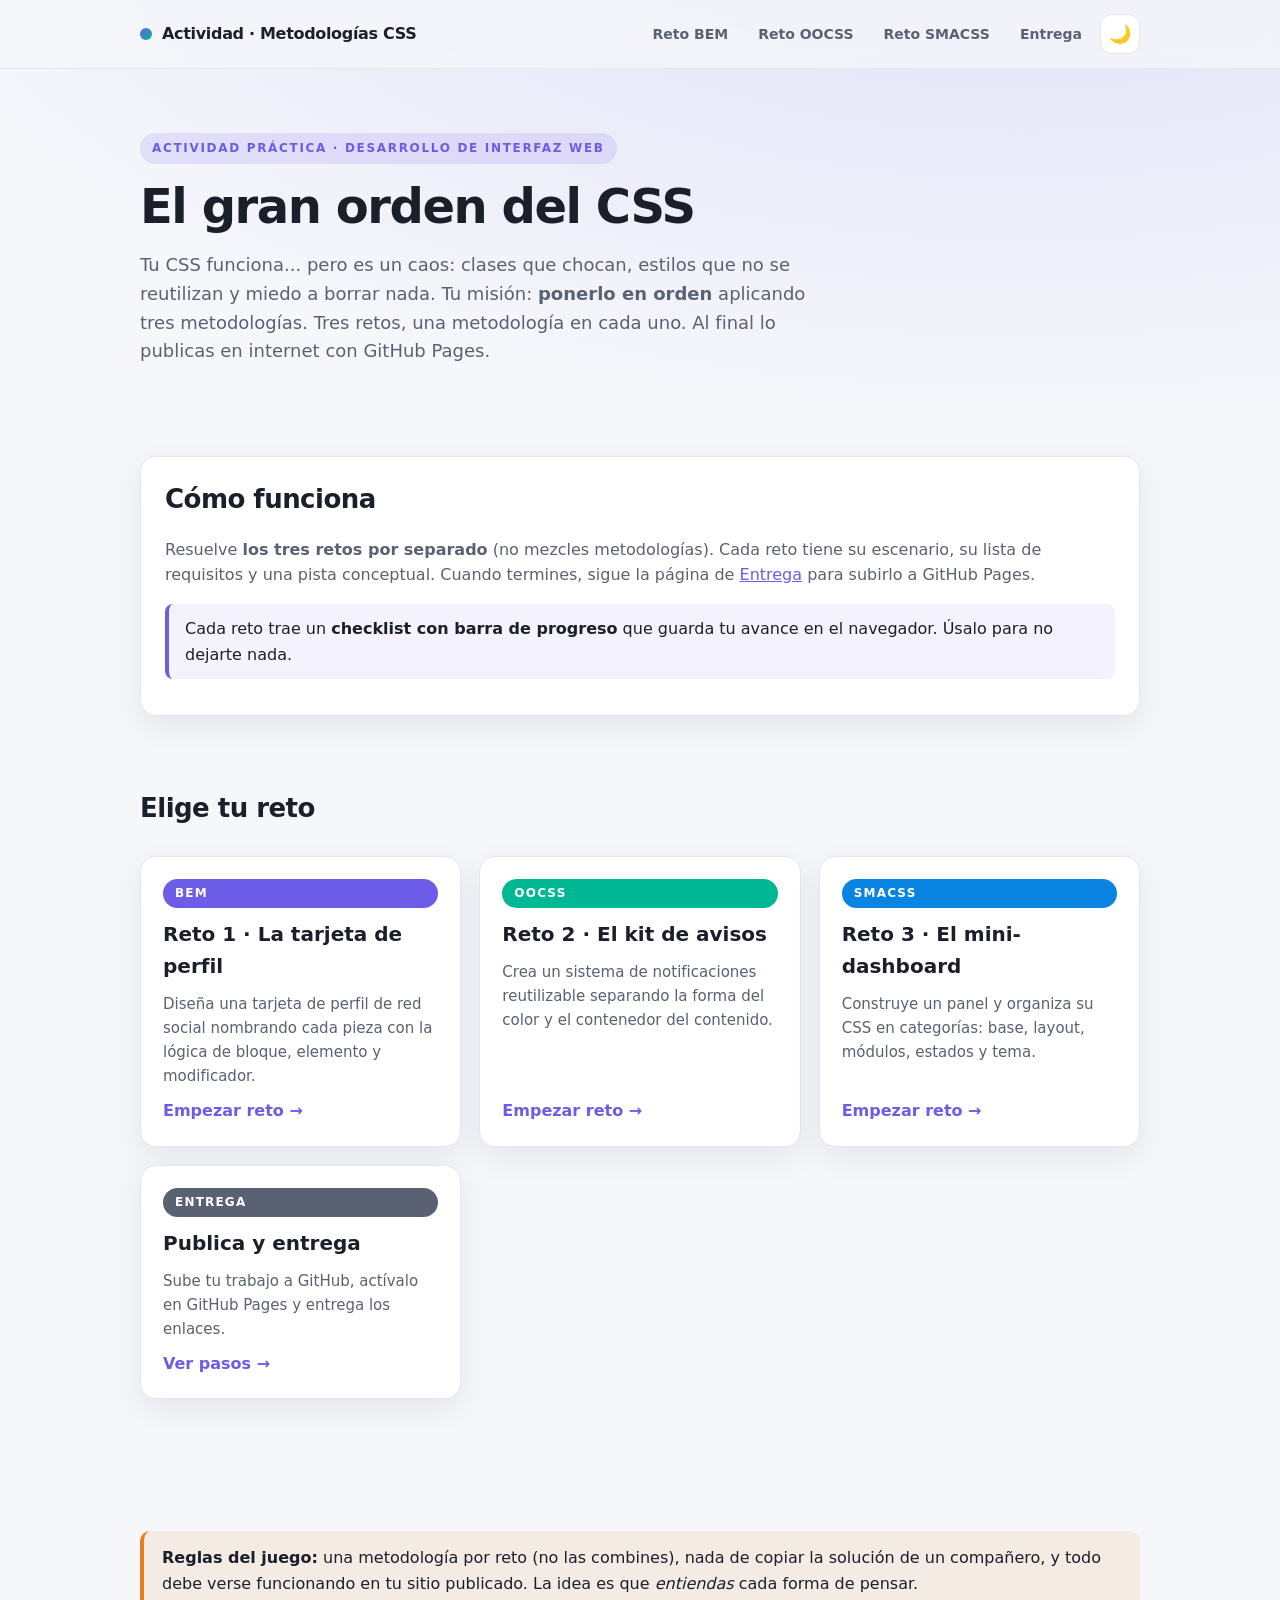
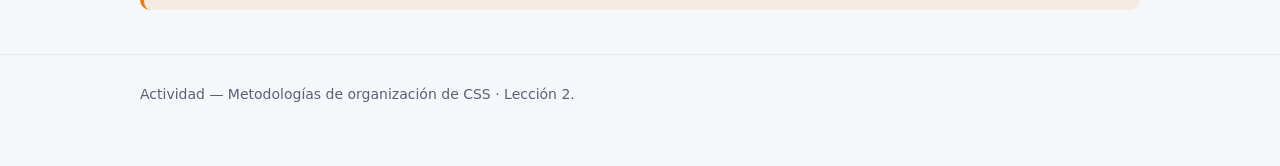
==== index.html @ efe1f82a "archivos" ====
<!DOCTYPE html>
<html lang="es">
<head>
  <meta charset="UTF-8" />
  <meta name="viewport" content="width=device-width, initial-scale=1.0" />
  <title>Actividad — Metodologías CSS · BEM · OOCSS · SMACSS</title>
  <script src="assets/site.js"></script>
  <link rel="stylesheet" href="assets/site.css" />
  <link rel="stylesheet" href="assets/activity.css" />
</head>
<body>
  <header class="topbar">
    <div class="topbar__inner">
      <a class="topbar__brand" href="index.html"><span class="dot"></span> Actividad · Metodologías CSS</a>
      <nav class="topbar__nav">
        <a class="navlink" href="bem.html">Reto BEM</a>
        <a class="navlink" href="oocss.html">Reto OOCSS</a>
        <a class="navlink" href="smacss.html">Reto SMACSS</a>
        <a class="navlink" href="entrega.html">Entrega</a>
        <button id="themeToggle" class="theme-toggle" type="button">🌙</button>
      </nav>
    </div>
  </header>

  <main class="container">
    <section class="hero">
      <span class="eyebrow">Actividad práctica · Desarrollo de Interfaz Web</span>
      <h1>El gran orden del CSS</h1>
      <p>Tu CSS funciona... pero es un caos: clases que chocan, estilos que no se reutilizan y miedo a borrar nada. Tu misión: <strong>ponerlo en orden</strong> aplicando tres metodologías. Tres retos, una metodología en cada uno. Al final lo publicas en internet con GitHub Pages.</p>
    </section>

    <section class="section">
      <div class="panel">
        <h2>Cómo funciona</h2>
        <p class="lead">Resuelve <strong>los tres retos por separado</strong> (no mezcles metodologías). Cada reto tiene su escenario, su lista de requisitos y una pista conceptual. Cuando termines, sigue la página de <a href="entrega.html">Entrega</a> para subirlo a GitHub Pages.</p>
        <div class="note">Cada reto trae un <strong>checklist con barra de progreso</strong> que guarda tu avance en el navegador. Úsalo para no dejarte nada.</div>
      </div>
    </section>

    <section class="section">
      <h2>Elige tu reto</h2>
      <div class="grid">
        <a class="card" href="bem.html">
          <span class="tag-method tag-bem">BEM</span>
          <h3>Reto 1 · La tarjeta de perfil</h3>
          <p>Diseña una tarjeta de perfil de red social nombrando cada pieza con la lógica de bloque, elemento y modificador.</p>
          <span class="card__cta">Empezar reto →</span>
        </a>
        <a class="card" href="oocss.html">
          <span class="tag-method tag-oocss">OOCSS</span>
          <h3>Reto 2 · El kit de avisos</h3>
          <p>Crea un sistema de notificaciones reutilizable separando la forma del color y el contenedor del contenido.</p>
          <span class="card__cta">Empezar reto →</span>
        </a>
        <a class="card" href="smacss.html">
          <span class="tag-method tag-smacss">SMACSS</span>
          <h3>Reto 3 · El mini-dashboard</h3>
          <p>Construye un panel y organiza su CSS en categorías: base, layout, módulos, estados y tema.</p>
          <span class="card__cta">Empezar reto →</span>
        </a>
        <a class="card" href="entrega.html">
          <span class="tag-method" style="background:var(--text-soft)">ENTREGA</span>
          <h3>Publica y entrega</h3>
          <p>Sube tu trabajo a GitHub, actívalo en GitHub Pages y entrega los enlaces.</p>
          <span class="card__cta">Ver pasos →</span>
        </a>
      </div>
    </section>

    <section class="section">
      <div class="donts">
        <strong>Reglas del juego:</strong> una metodología por reto (no las combines), nada de copiar la solución de un compañero, y todo debe verse funcionando en tu sitio publicado. La idea es que <em>entiendas</em> cada forma de pensar.
      </div>
    </section>
  </main>

  <footer class="footer"><div class="container">Actividad — Metodologías de organización de CSS · Lección 2.</div></footer>
</body>
</html>
---- assets/site.css ----
/* ============================================================
   site.css — Estilos del "shell" del sitio (NO de los demos).
   Tema moderno con modo claro/oscuro mediante variables CSS.
   Cada demo trae su propio CSS según su metodología.
   ============================================================ */

:root {
  --bg: #f6f7fb;
  --bg-soft: #ffffff;
  --bg-elev: #ffffff;
  --text: #1b1f2a;
  --text-soft: #5a6172;
  --border: #e4e7ef;
  --brand: #6c5ce7;
  --brand-2: #00b894;
  --code-bg: #f0f1f7;
  --shadow: 0 10px 30px rgba(20, 23, 40, 0.08);
  --radius: 16px;
}

[data-theme="dark"] {
  --bg: #0f1117;
  --bg-soft: #161924;
  --bg-elev: #1b1f2c;
  --text: #e8eaf2;
  --text-soft: #9aa1b4;
  --border: #262b3a;
  --brand: #8b7bff;
  --brand-2: #25e0a8;
  --code-bg: #11141d;
  --shadow: 0 14px 40px rgba(0, 0, 0, 0.45);
}

* { box-sizing: border-box; }

body {
  margin: 0;
  font-family: "Segoe UI", system-ui, -apple-system, Roboto, Helvetica, Arial, sans-serif;
  background:
    radial-gradient(1200px 600px at 80% -10%, color-mix(in srgb, var(--brand) 18%, transparent), transparent),
    var(--bg);
  color: var(--text);
  line-height: 1.6;
  -webkit-font-smoothing: antialiased;
}

a { color: var(--brand); }

.container { max-width: 1040px; margin: 0 auto; padding: 0 20px; }

.topbar {
  position: sticky; top: 0; z-index: 10;
  backdrop-filter: blur(10px);
  background: color-mix(in srgb, var(--bg) 80%, transparent);
  border-bottom: 1px solid var(--border);
}
.topbar__inner {
  display: flex; align-items: center; justify-content: space-between;
  gap: 16px; padding: 14px 20px; max-width: 1040px; margin: 0 auto;
}
.topbar__brand {
  font-weight: 800; letter-spacing: -0.02em;
  display: flex; align-items: center; gap: 10px;
  text-decoration: none; color: var(--text);
}
.dot { width: 12px; height: 12px; border-radius: 50%; background: linear-gradient(135deg, var(--brand), var(--brand-2)); }
.topbar__nav { display: flex; gap: 6px; align-items: center; flex-wrap: wrap; }
.navlink { text-decoration: none; color: var(--text-soft); padding: 7px 12px; border-radius: 10px; font-size: 14px; font-weight: 600; }
.navlink:hover { background: var(--bg-elev); color: var(--text); }

.theme-toggle {
  cursor: pointer; border: 1px solid var(--border); background: var(--bg-elev); color: var(--text);
  width: 40px; height: 40px; border-radius: 12px; font-size: 18px; display: grid; place-items: center;
}
.theme-toggle:hover { border-color: var(--brand); }

.hero { padding: 64px 0 28px; }
.eyebrow {
  display: inline-block; font-size: 12px; font-weight: 800; letter-spacing: 0.14em;
  text-transform: uppercase; color: var(--brand);
  background: color-mix(in srgb, var(--brand) 14%, transparent); padding: 6px 12px; border-radius: 999px;
}
.hero h1 { font-size: clamp(30px, 5vw, 48px); line-height: 1.1; letter-spacing: -0.03em; margin: 16px 0 10px; }
.hero p { color: var(--text-soft); font-size: 18px; max-width: 60ch; }

.grid { display: grid; grid-template-columns: repeat(auto-fit, minmax(260px, 1fr)); gap: 18px; margin: 26px 0 60px; }
.card {
  background: var(--bg-elev); border: 1px solid var(--border); border-radius: var(--radius);
  padding: 22px; text-decoration: none; color: inherit; box-shadow: var(--shadow);
  transition: transform .15s ease, border-color .15s ease; display: flex; flex-direction: column; gap: 10px;
}
.card:hover { transform: translateY(-4px); border-color: var(--brand); }
.card__tag { font-size: 12px; font-weight: 800; letter-spacing: .08em; color: var(--brand-2); }
.card h3 { margin: 0; font-size: 20px; }
.card p { margin: 0; color: var(--text-soft); font-size: 15px; }
.card__cta { margin-top: auto; font-weight: 700; color: var(--brand); }

.section { padding: 28px 0; }
.section h2 { font-size: 26px; letter-spacing: -0.02em; margin: 0 0 6px; }
.lead { color: var(--text-soft); }

.panel { background: var(--bg-elev); border: 1px solid var(--border); border-radius: var(--radius); padding: 22px 24px; box-shadow: var(--shadow); margin: 16px 0; }

.note { border-left: 4px solid var(--brand); background: color-mix(in srgb, var(--brand) 8%, transparent); padding: 12px 16px; border-radius: 8px; margin: 14px 0; }
.note--warn { border-left-color: #e67e22; background: color-mix(in srgb, #e67e22 10%, transparent); }
.note--ok   { border-left-color: var(--brand-2); background: color-mix(in srgb, var(--brand-2) 10%, transparent); }

pre, code { font-family: "JetBrains Mono", "Fira Code", Consolas, monospace; }
code { background: var(--code-bg); padding: 2px 6px; border-radius: 6px; font-size: 0.9em; }
pre { background: var(--code-bg); border: 1px solid var(--border); border-radius: 12px; padding: 16px; overflow: auto; font-size: 13.5px; line-height: 1.6; }
pre code { background: none; padding: 0; }
.filename { font-size: 12px; font-weight: 700; color: var(--text-soft); text-transform: uppercase; letter-spacing: .06em; margin: 14px 0 6px; }

.split { display: grid; grid-template-columns: 1fr 1fr; gap: 18px; align-items: start; }
@media (max-width: 760px) { .split { grid-template-columns: 1fr; } }
.preview { background: var(--bg-soft); border: 1px dashed var(--border); border-radius: 12px; padding: 18px; }

table { width: 100%; border-collapse: collapse; margin: 12px 0; }
th, td { text-align: left; padding: 10px 12px; border-bottom: 1px solid var(--border); vertical-align: top; }
th { color: var(--text-soft); font-size: 13px; text-transform: uppercase; letter-spacing: .05em; }

.footer { border-top: 1px solid var(--border); color: var(--text-soft); padding: 28px 0 60px; font-size: 14px; }
.back { display:inline-block; margin: 22px 0; font-weight:700; text-decoration:none; }

.badge { display:inline-block; font-size:12px; font-weight:800; padding:4px 10px; border-radius:999px; background: color-mix(in srgb, var(--brand-2) 16%, transparent); color: var(--brand-2); }
.steps { counter-reset: s; list-style: none; padding: 0; }
.steps li { counter-increment: s; position: relative; padding: 12px 12px 12px 52px; margin: 10px 0; background: var(--bg-elev); border: 1px solid var(--border); border-radius: 12px; }
.steps li::before { content: counter(s); position: absolute; left: 14px; top: 12px; width: 26px; height: 26px; border-radius: 50%; background: linear-gradient(135deg, var(--brand), var(--brand-2)); color: #fff; font-weight: 800; display: grid; place-items: center; font-size: 14px; }
---- assets/activity.css ----
/* activity.css — estilos propios de las páginas de la actividad */

.scene {
  background: linear-gradient(135deg, color-mix(in srgb, var(--brand) 16%, transparent), color-mix(in srgb, var(--brand-2) 14%, transparent));
  border: 1px solid var(--border);
  border-radius: var(--radius);
  padding: 22px 24px;
  margin: 18px 0;
}
.scene h2 { margin-top: 0; }

.tag-method { display:inline-block; font-size:12px; font-weight:800; letter-spacing:.1em; text-transform:uppercase; padding:5px 12px; border-radius:999px; color:#fff; }
.tag-bem    { background:#6c5ce7; }
.tag-oocss  { background:#00b894; }
.tag-smacss { background:#0984e3; }

/* Pasos / misión */
.mission { display:grid; gap:12px; }
.mission__item { display:flex; gap:14px; align-items:flex-start; padding:14px 16px; background:var(--bg-elev); border:1px solid var(--border); border-radius:12px; }
.mission__num { flex:0 0 auto; width:30px; height:30px; border-radius:9px; display:grid; place-items:center; font-weight:900; color:#fff; background:linear-gradient(135deg,var(--brand),var(--brand-2)); }

/* Checklist interactivo (guarda el avance en el navegador) */
.checklist { list-style:none; padding:0; margin:14px 0; }
.checklist li { margin:8px 0; }
.checklist label {
  display:flex; gap:12px; align-items:flex-start; cursor:pointer;
  background:var(--bg-elev); border:1px solid var(--border); border-radius:12px; padding:12px 14px;
  transition:border-color .15s ease, background .15s ease;
}
.checklist label:hover { border-color:var(--brand); }
.checklist input { width:20px; height:20px; margin-top:2px; accent-color:var(--brand); flex:0 0 auto; }
.checklist input:checked + span { text-decoration:line-through; color:var(--text-soft); }

.progress-wrap { margin:16px 0; }
.progress-bar { height:12px; border-radius:999px; background:var(--code-bg); overflow:hidden; border:1px solid var(--border); }
.progress-fill { height:100%; width:0%; background:linear-gradient(90deg,var(--brand),var(--brand-2)); transition:width .3s ease; }
.progress-text { font-size:13px; color:var(--text-soft); margin-top:6px; font-weight:700; }

.pill-hint { display:inline-block; background:var(--code-bg); border:1px dashed var(--border); border-radius:999px; padding:4px 12px; font-size:13px; margin:4px 6px 4px 0; }

.bonus { border-left:4px solid var(--brand-2); background:color-mix(in srgb, var(--brand-2) 10%, transparent); padding:14px 18px; border-radius:10px; margin:16px 0; }
.donts { border-left:4px solid #e67e22; background:color-mix(in srgb,#e67e22 10%, transparent); padding:14px 18px; border-radius:10px; margin:16px 0; }

.reto-nav { display:flex; justify-content:space-between; gap:12px; margin:30px 0 10px; flex-wrap:wrap; }
.reto-nav a { text-decoration:none; font-weight:700; background:var(--bg-elev); border:1px solid var(--border); border-radius:12px; padding:12px 16px; color:var(--text); }
.reto-nav a:hover { border-color:var(--brand); }
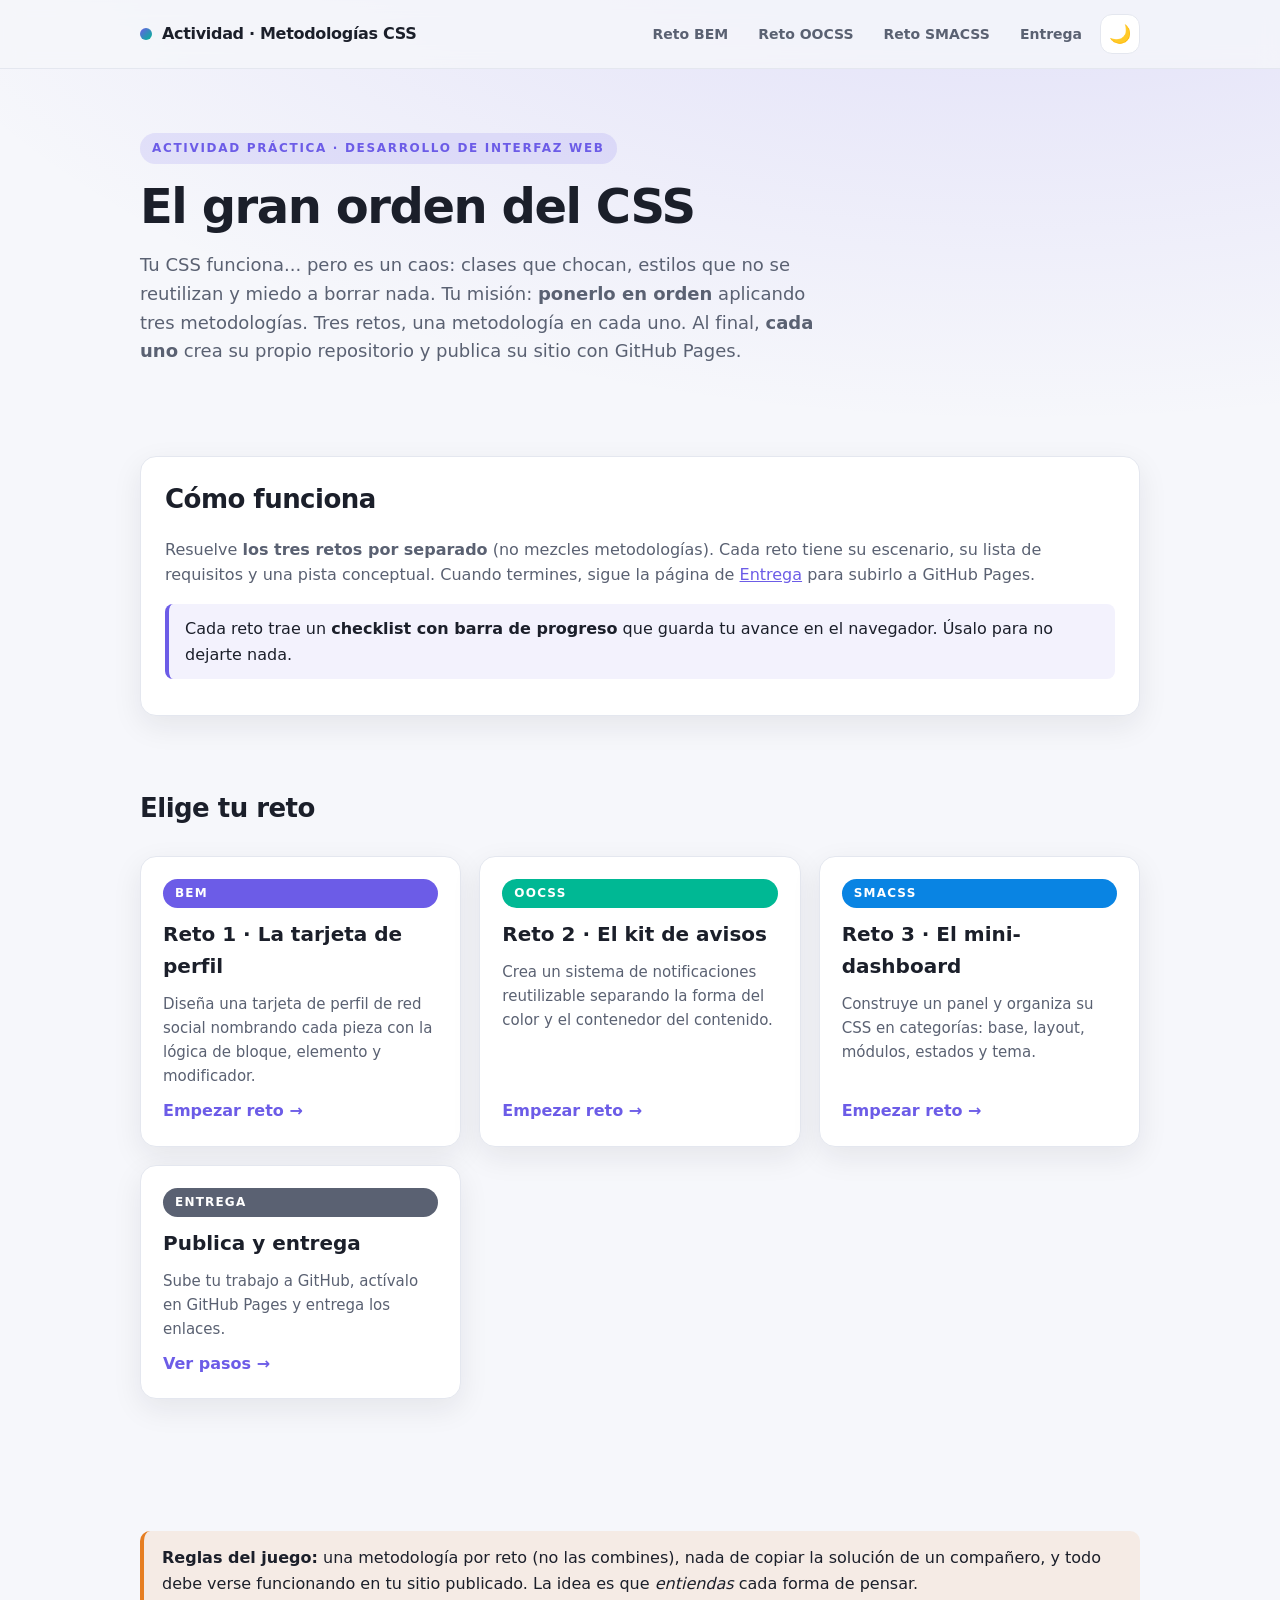
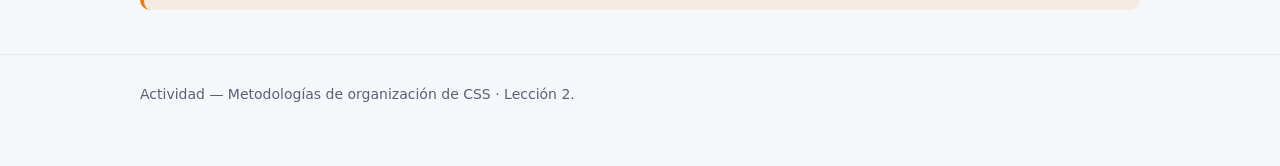
==== commit 2b9990f7: "archivos" ====
--- a/index.html
+++ b/index.html
@@ -26,7 +26,7 @@
     <section class="hero">
       <span class="eyebrow">Actividad práctica · Desarrollo de Interfaz Web</span>
       <h1>El gran orden del CSS</h1>
-      <p>Tu CSS funciona... pero es un caos: clases que chocan, estilos que no se reutilizan y miedo a borrar nada. Tu misión: <strong>ponerlo en orden</strong> aplicando tres metodologías. Tres retos, una metodología en cada uno. Al final lo publicas en internet con GitHub Pages.</p>
+      <p>Tu CSS funciona... pero es un caos: clases que chocan, estilos que no se reutilizan y miedo a borrar nada. Tu misión: <strong>ponerlo en orden</strong> aplicando tres metodologías. Tres retos, una metodología en cada uno. Al final, <strong>cada uno</strong> crea su propio repositorio y publica su sitio con GitHub Pages.</p>
     </section>
 
     <section class="section">
